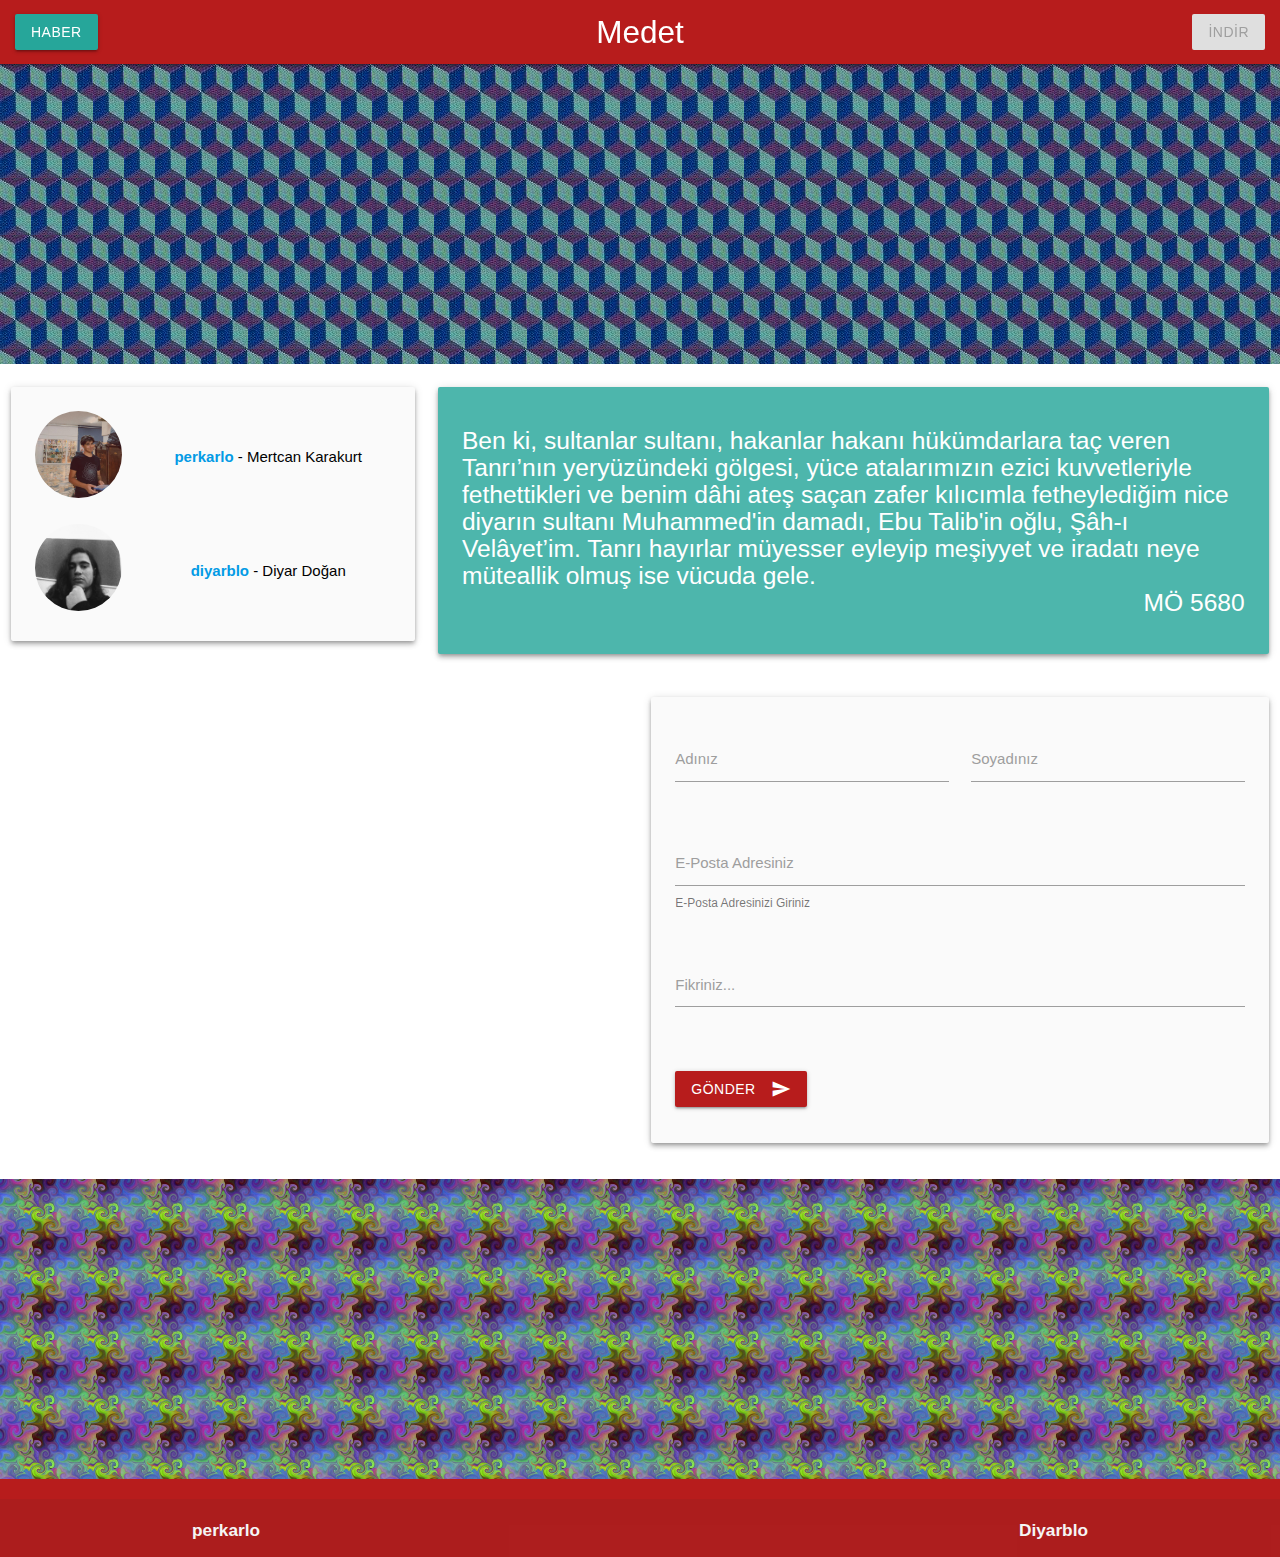
==== index.html @ 4170cd60 "Add files via upload" ====
<!DOCTYPE html>
<html>
	<head>
      	<link href="https://fonts.googleapis.com/icon?family=Material+Icons" rel="stylesheet">
      	<link type="text/css" rel="stylesheet" href="css/materialize.css"  media="screen,projection"/>
      	<title>A Fearless Lion</title>
      	<meta http-equiv="Content-Type" content="text/html" charset="utf-8">
      	<meta name="robots" content="all">
      	<meta name="author" content="perkarlo">
      	<meta name="description" content="Medet: A Fearless Lion Resmi Sayfa">
      	<meta name="keywords" content="perkarlo, diyarblo, Medet">
    	<meta name="viewport" content="width=device-width, initial-scale=1.0"/>
	</head>
    <body bgcolor="black">
    	<div class="navbar-fixed">
    		<nav>
      			<div class="nav-wrapper">
        			<a href="index.html" class="center brand-logo">Medet</a>
        			<ul class="right">
          				<li><a class="waves-effect waves-light btn disabled">İNDİR</a></li>
        			</ul>
        			<ul class="left">
        				<li><a class="waves-effect waves-light btn" href="haber.html">HABER</a></li>
        			</ul>
      			</div>
    		</nav>
  		</div>
  		<!--center>
  			<video class="responsive-video" autoplay="True" loop="True" muted="True">
    			<source src="https://clips.vorwaerts-gmbh.de/big_buck_bunny.mp4" type="video/mp4">
  			</video>
  		</center-->
  		<div class="parallax-container">
      		<img src="img/p1.png">
    	</div>
    	<div class="section white" style="padding-bottom: 1px;">
    		<div class="row">
      			<div class="col s12 m4">
      				<div class="card-panel grey lighten-5 z-depth-2" style="padding-bottom: 3px;">
          				<div class="row valign-wrapper" style="text-align: center;">
            				<div class="col s4">
              					<a href="https://www.instagram.com/perkarlo/" target="_blank"><img src="img/perkarlo.jpg" alt="" class="circle responsive-img"></a>
            				</div>
            				<div class="col s10">
              					<span class="black-text">
                					<a href="https://www.instagram.com/perkarlo/" target="_blank"><b>perkarlo</b></a> - Mertcan Karakurt
              					</span>
            				</div>
          				</div>
          				<div class="row valign-wrapper" style="text-align: center;">
            				<div class="col s4">
              					<a href="https://www.instagram.com/diyar_corpsegrinder/" target="_blank"><img src="img/diyarblo.jpeg" alt="" class="circle responsive-img"></a>
            				</div>
            				<div class="col s10">
              					<span class="black-text">
                					<a href="https://www.instagram.com/diyar_corpsegrinder/" target="_blank"><b>diyarblo</b></a> - Diyar Doğan
              					</span>
            				</div>
          				</div>
        			</div>
      			</div>
      			<div class="col s12 m8">
      				<div class="card-panel teal lighten-2 z-depth-2" style="padding-bottom: 28px;">
      					<span class="white-text">
      						<h5 class="header">
      							Ben ki, sultanlar sultanı, hakanlar hakanı hükümdarlara taç veren Tanrı’nın yeryüzündeki gölgesi, yüce atalarımızın ezici kuvvetleriyle fethettikleri ve benim dâhi ateş saçan zafer kılıcımla fetheylediğim nice diyarın sultanı Muhammed'in damadı, Ebu Talib'in oğlu, Şâh-ı Velâyet’im. Tanrı hayırlar müyesser eyleyip meşiyyet ve iradatı neye müteallik olmuş ise vücuda gele.<br><div style="text-align: right;">MÖ 5680</div>
      						</h5>
      					</span>
        			</div>
      			</div>
    		</div>
    		<div class="row">
    			<div class="col s12 m6">
    				
    			</div>
    			<div class="col s12 m6">
    				<div class="card-panel grey lighten-5 z-depth-2" style="padding-bottom: 1px;">
    				<form name="Fikir" accept-charset="utf-8" action="https://formspree.io/karakurtmertcan2003@gmail.com" method="post">
      					<div class="row">
        					<div class="input-field col s6">
          						<input name="Ad" id="ad" type="text" class="validate">
          						<label for="ad">Adınız</label>
        					</div>
        					<div class="input-field col s6">
          						<input name="Soyad" id="soyad" type="text" class="validate">
          						<label for="soyad">Soyadınız</label>
        					</div>
      					</div>
      					<div class="row">
        					<div class="input-field col s12">
          						<input name="_replyto" id="email" type="email" class="validate">
          						<label for="email">E-Posta Adresiniz</label>
          						<span class="helper-text" data-error="Hatalı E-Posta" data-success="Doğrulandı">E-Posta Adresinizi Giriniz</span>
        					</div>
      					</div>
      					<div class="row">
        					<div class="input-field col s12">
        						<textarea name="Fikir" id="textarea1" class="materialize-textarea"></textarea>
          						<label for="textarea1">Fikriniz...</label>
        					</div>
      					</div>
      					<div class="row">
      						<div class="input-field col s12">
  								<button class="btn waves-effect waves-light red darken-4" type="submit" name="action">Gönder
    								<i class="material-icons right">send</i>
  								</button>
      						</div>
      					</div>
    				</form>
    				</div>
    			</div>
    		</div>
    	</div>
    	<div class="parallax-container">
      		<img src="img/p2.png">
    	</div>
        <footer class="page-footer">
          <div class="footer-copyright">
            <div class="container">
            <a class="grey-text text-lighten-4 left" href="https://www.instagram.com/perkarlo/" target="_blank"><h6><b>perkarlo</b></h6></a>
            <a class="grey-text text-lighten-4 right" href="https://www.instagram.com/diyar_corpsegrinder/" target="_blank"><h6><b>Diyarblo</b></h6></a>
            </div>
          </div>
        </footer>
    	<script type="text/javascript" src="js/materialize.js">
    	</script>
    </body>
</html>
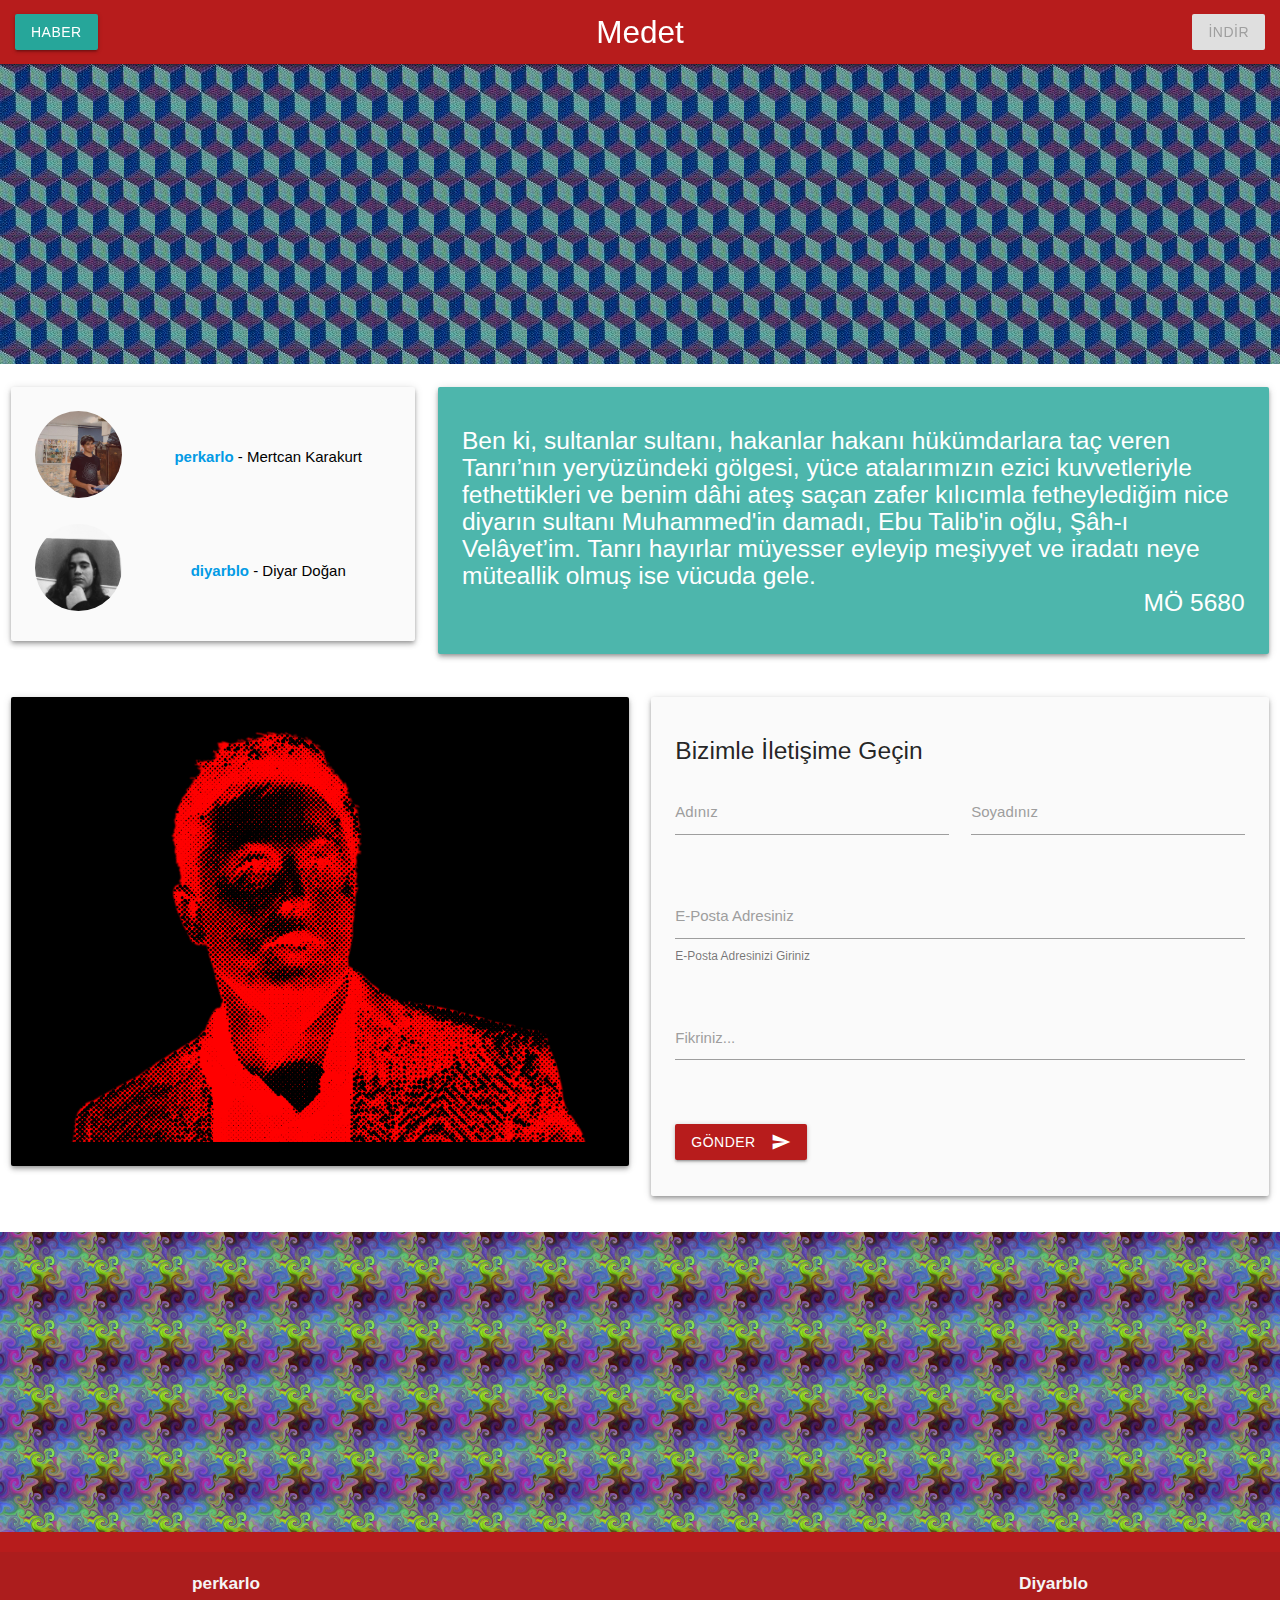
==== commit 9ba66bd1: "Add files via upload" ====
--- a/index.html
+++ b/index.html
@@ -10,6 +10,7 @@
       	<meta name="description" content="Medet: A Fearless Lion Resmi Sayfa">
       	<meta name="keywords" content="perkarlo, diyarblo, Medet">
     	<meta name="viewport" content="width=device-width, initial-scale=1.0"/>
+    	<link rel="icon" type="image/png" href="img/icon.png"/>
 	</head>
     <body bgcolor="black">
     	<div class="navbar-fixed">
@@ -71,12 +72,19 @@
     		</div>
     		<div class="row">
     			<div class="col s12 m6">
-    				
+    				<div class="card-panel black z-depth-2" style="padding-bottom: 0px; padding-top: 0px;">
+    					<center>
+    						<img src="img/E-Mask.png" width="100%" style="padding-top: 18px; padding-bottom: 18px;">
+    					</center>
+    				</div>
     			</div>
     			<div class="col s12 m6">
     				<div class="card-panel grey lighten-5 z-depth-2" style="padding-bottom: 1px;">
     				<form name="Fikir" accept-charset="utf-8" action="https://formspree.io/karakurtmertcan2003@gmail.com" method="post">
       					<div class="row">
+      						<div class="col s12">
+      							<h5>Bizimle İletişime Geçin</h5>
+      						</div>
         					<div class="input-field col s6">
           						<input name="Ad" id="ad" type="text" class="validate">
           						<label for="ad">Adınız</label>
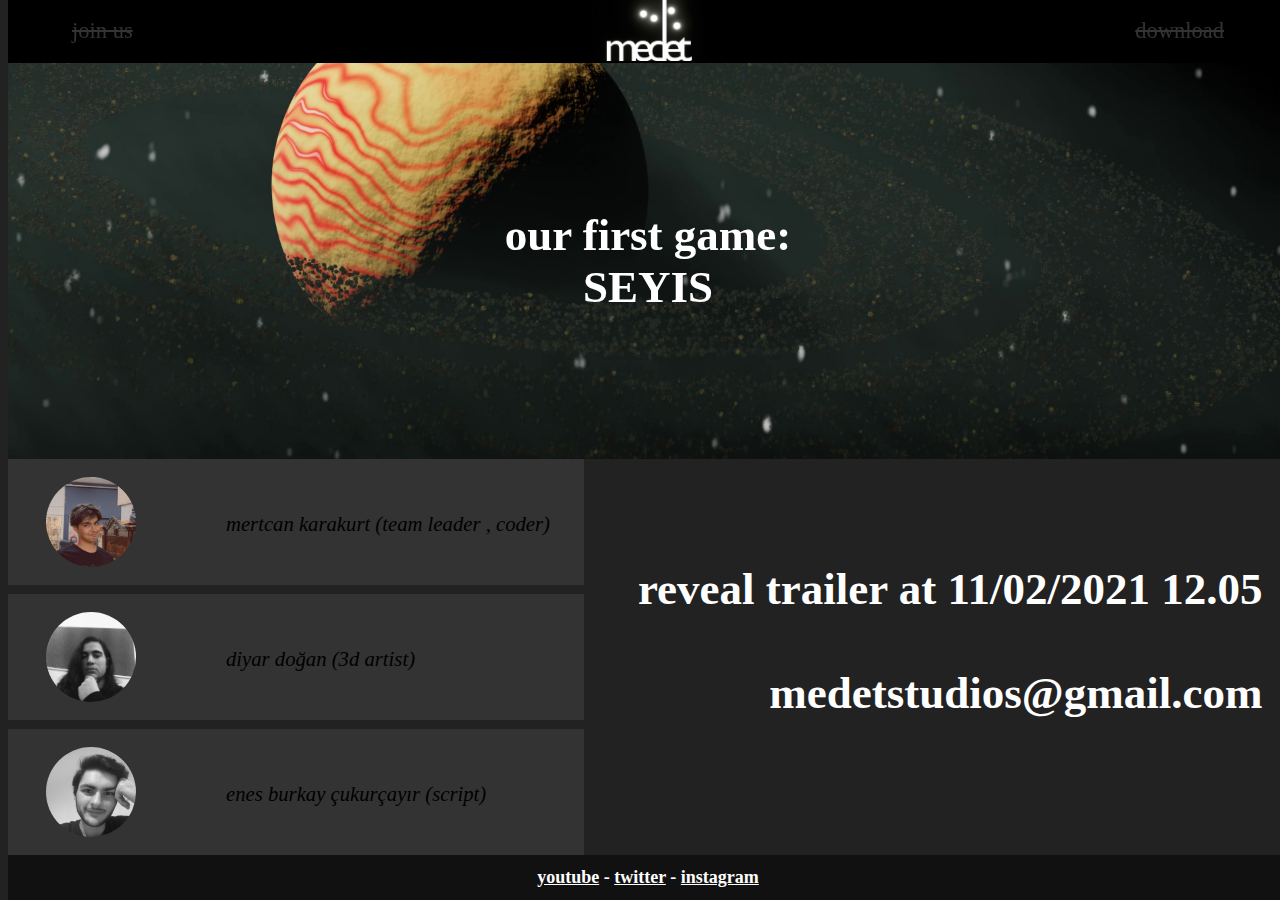
==== commit 74bd1342: "Add files via upload" ====
--- a/index.html
+++ b/index.html
@@ -1,136 +1,214 @@
-<!DOCTYPE html>
-<html>
-	<head>
-      	<link href="https://fonts.googleapis.com/icon?family=Material+Icons" rel="stylesheet">
-      	<link type="text/css" rel="stylesheet" href="css/materialize.css"  media="screen,projection"/>
-      	<title>A Fearless Lion</title>
-      	<meta http-equiv="Content-Type" content="text/html" charset="utf-8">
-      	<meta name="robots" content="all">
-      	<meta name="author" content="perkarlo">
-      	<meta name="description" content="Medet: A Fearless Lion Resmi Sayfa">
-      	<meta name="keywords" content="perkarlo, diyarblo, Medet">
-    	<meta name="viewport" content="width=device-width, initial-scale=1.0"/>
-    	<link rel="icon" type="image/png" href="img/icon.png"/>
-	</head>
-    <body bgcolor="black">
-    	<div class="navbar-fixed">
-    		<nav>
-      			<div class="nav-wrapper">
-        			<a href="index.html" class="center brand-logo">Medet</a>
-        			<ul class="right">
-          				<li><a class="waves-effect waves-light btn disabled">İNDİR</a></li>
-        			</ul>
-        			<ul class="left">
-        				<li><a class="waves-effect waves-light btn" href="haber.html">HABER</a></li>
-        			</ul>
-      			</div>
-    		</nav>
-  		</div>
-  		<!--center>
-  			<video class="responsive-video" autoplay="True" loop="True" muted="True">
-    			<source src="https://clips.vorwaerts-gmbh.de/big_buck_bunny.mp4" type="video/mp4">
-  			</video>
-  		</center-->
-  		<div class="parallax-container">
-      		<img src="img/p1.png">
-    	</div>
-    	<div class="section white" style="padding-bottom: 1px;">
-    		<div class="row">
-      			<div class="col s12 m4">
-      				<div class="card-panel grey lighten-5 z-depth-2" style="padding-bottom: 3px;">
-          				<div class="row valign-wrapper" style="text-align: center;">
-            				<div class="col s4">
-              					<a href="https://www.instagram.com/perkarlo/" target="_blank"><img src="img/perkarlo.jpg" alt="" class="circle responsive-img"></a>
-            				</div>
-            				<div class="col s10">
-              					<span class="black-text">
-                					<a href="https://www.instagram.com/perkarlo/" target="_blank"><b>perkarlo</b></a> - Mertcan Karakurt
-              					</span>
-            				</div>
-          				</div>
-          				<div class="row valign-wrapper" style="text-align: center;">
-            				<div class="col s4">
-              					<a href="https://www.instagram.com/diyar_corpsegrinder/" target="_blank"><img src="img/diyarblo.jpeg" alt="" class="circle responsive-img"></a>
-            				</div>
-            				<div class="col s10">
-              					<span class="black-text">
-                					<a href="https://www.instagram.com/diyar_corpsegrinder/" target="_blank"><b>diyarblo</b></a> - Diyar Doğan
-              					</span>
-            				</div>
-          				</div>
-        			</div>
-      			</div>
-      			<div class="col s12 m8">
-      				<div class="card-panel teal lighten-2 z-depth-2" style="padding-bottom: 28px;">
-      					<span class="white-text">
-      						<h5 class="header">
-      							Ben ki, sultanlar sultanı, hakanlar hakanı hükümdarlara taç veren Tanrı’nın yeryüzündeki gölgesi, yüce atalarımızın ezici kuvvetleriyle fethettikleri ve benim dâhi ateş saçan zafer kılıcımla fetheylediğim nice diyarın sultanı Muhammed'in damadı, Ebu Talib'in oğlu, Şâh-ı Velâyet’im. Tanrı hayırlar müyesser eyleyip meşiyyet ve iradatı neye müteallik olmuş ise vücuda gele.<br><div style="text-align: right;">MÖ 5680</div>
-      						</h5>
-      					</span>
-        			</div>
-      			</div>
-    		</div>
-    		<div class="row">
-    			<div class="col s12 m6">
-    				<div class="card-panel black z-depth-2" style="padding-bottom: 0px; padding-top: 0px;">
-    					<center>
-    						<img src="img/E-Mask.png" width="100%" style="padding-top: 18px; padding-bottom: 18px;">
-    					</center>
-    				</div>
-    			</div>
-    			<div class="col s12 m6">
-    				<div class="card-panel grey lighten-5 z-depth-2" style="padding-bottom: 1px;">
-    				<form name="Fikir" accept-charset="utf-8" action="https://formspree.io/karakurtmertcan2003@gmail.com" method="post">
-      					<div class="row">
-      						<div class="col s12">
-      							<h5>Bizimle İletişime Geçin</h5>
-      						</div>
-        					<div class="input-field col s6">
-          						<input name="Ad" id="ad" type="text" class="validate">
-          						<label for="ad">Adınız</label>
-        					</div>
-        					<div class="input-field col s6">
-          						<input name="Soyad" id="soyad" type="text" class="validate">
-          						<label for="soyad">Soyadınız</label>
-        					</div>
-      					</div>
-      					<div class="row">
-        					<div class="input-field col s12">
-          						<input name="_replyto" id="email" type="email" class="validate">
-          						<label for="email">E-Posta Adresiniz</label>
-          						<span class="helper-text" data-error="Hatalı E-Posta" data-success="Doğrulandı">E-Posta Adresinizi Giriniz</span>
-        					</div>
-      					</div>
-      					<div class="row">
-        					<div class="input-field col s12">
-        						<textarea name="Fikir" id="textarea1" class="materialize-textarea"></textarea>
-          						<label for="textarea1">Fikriniz...</label>
-        					</div>
-      					</div>
-      					<div class="row">
-      						<div class="input-field col s12">
-  								<button class="btn waves-effect waves-light red darken-4" type="submit" name="action">Gönder
-    								<i class="material-icons right">send</i>
-  								</button>
-      						</div>
-      					</div>
-    				</form>
-    				</div>
-    			</div>
-    		</div>
-    	</div>
-    	<div class="parallax-container">
-      		<img src="img/p2.png">
-    	</div>
-        <footer class="page-footer">
-          <div class="footer-copyright">
-            <div class="container">
-            <a class="grey-text text-lighten-4 left" href="https://www.instagram.com/perkarlo/" target="_blank"><h6><b>perkarlo</b></h6></a>
-            <a class="grey-text text-lighten-4 right" href="https://www.instagram.com/diyar_corpsegrinder/" target="_blank"><h6><b>Diyarblo</b></h6></a>
-            </div>
-          </div>
-        </footer>
-    	<script type="text/javascript" src="js/materialize.js">
-    	</script>
-    </body>
-</html>+<!doctype html>
+<html amp lang="en">
+  <head>
+    <meta charset="utf-8">
+    <script async src="https://cdn.ampproject.org/v0.js"></script>
+    <title>medet</title>
+    <link rel="icon" type="image/png" href="img/icon.png"/>
+    <link rel="canonical" href="https://medet-game.github.io/">
+    <meta name="viewport" content="width=device-width">
+    
+    <style amp-boilerplate>body{-webkit-animation:-amp-start 8s steps(1,end) 0s 1 normal both;-moz-animation:-amp-start 8s steps(1,end) 0s 1 normal both;-ms-animation:-amp-start 8s steps(1,end) 0s 1 normal both;animation:-amp-start 8s steps(1,end) 0s 1 normal both}@-webkit-keyframes -amp-start{from{visibility:hidden}to{visibility:visible}}@-moz-keyframes -amp-start{from{visibility:hidden}to{visibility:visible}}@-ms-keyframes -amp-start{from{visibility:hidden}to{visibility:visible}}@-o-keyframes -amp-start{from{visibility:hidden}to{visibility:visible}}@keyframes -amp-start{from{visibility:hidden}to{visibility:visible}}</style><noscript><style amp-boilerplate>body{-webkit-animation:none;-moz-animation:none;-ms-animation:none;animation:none}</style></noscript>
+    <style amp-custom>
+        body{
+            background-color: #222;
+        }
+        .headerbar {
+            height: 7vh;
+            position: fixed;
+            z-index: 999;
+            top: 0;
+            width: 100%;
+            display: flex;
+            align-items: center;
+            background-color: #000;
+            overflow: hidden;
+        }
+        .join-us {
+            height: 100%;
+            padding-top: 4vh;
+            position: absolute;
+            left: 5vw;
+            color: #333;
+            font-size: 2.5vh;
+            text-decoration: line-through;
+        }
+        .site-name {
+            position: relative;
+            margin: 0 auto;
+        }
+        .logo {
+            height: 7vh;
+        }
+        .download {
+            height: 100%;
+            padding-top: 4vh;
+            position: absolute;
+            right: 5vw;
+            color: #333;
+            font-size: 2.5vh;
+            text-decoration: line-through;
+        }
+        article {
+            margin-top: 5vh;
+        }
+        .footerbar {
+            height: 5vh;
+            position: fixed;
+            bottom: 0;
+            width: 100%;
+            display: flex;
+            align-items: center;
+            background-color: #111;
+            overflow: hidden;
+        }
+        .slider {
+            height: 44vh;
+            position: fixed;
+            top: 7vh;
+            width: 100%;
+            display: flex;
+            background-image: url('img/saturn.png');
+            background-repeat: no-repeat;
+            background-size:cover;
+            background-position: center;
+        }
+        .slider h1{
+            margin: auto;
+            text-align: center;
+            color: #fff;
+            font-size: 5vh;
+        }
+        .content {
+            position: relative;
+            top: 51vh;
+            width: 148vw;
+            height: 46vh;
+            background-color: #222;
+        }
+        .team {
+            height: 100%;
+            width: 100%;
+            background-color: #222;
+            display: block;
+        }
+        .links {
+            margin: auto;
+            color: #fff;
+            font-weight: bold;
+            font-size: 2vh;
+        }
+        .links a {
+            color: #fff;
+        }
+        .man {
+            position: relative;
+            width: 100%;
+            height: 14vh;
+            /*padding: 1vw 2vw 1vw 2vw;*/
+            background-color: #333;
+        }
+        .man img {
+            border-radius:50%;
+            height: 10vh;
+            margin: 2vh 2vw 2vh 7vw;
+        }
+        .man i {
+            position: absolute;
+            color: #000;
+            margin: 6vh auto auto auto;
+            font-size: 2.3vh;
+        }
+        .video {
+            width: 100%;
+            height: 100%;
+        }
+        .video h1{
+            text-align: right;
+            margin: auto 2vw auto auto;
+            font-size: 5vh;
+            color: white;
+        }
+        @media only screen and (min-width: 801px){
+            .team {
+            height: 100%;
+            width: 45%;
+            background-color: #222;
+            float: left;
+            }
+            .man {
+            position: relative;
+            width: 100%;
+            height: 14vh;
+            /*padding: 1vw 2vw 1vw 2vw;*/
+            background-color: #333;
+            }
+        .man img {
+            border-radius:50%;
+            height: 10vh;
+            margin: 2vh 2vw 2vh 3vw;
+            }
+        .man i {
+            position: absolute;
+            color: #000;
+            margin: 6vh auto auto auto;
+            font-size: 2.3vh;
+            }
+        .video {
+            width: 100%;
+            height: 100%;
+            }
+        .video h1{
+            text-align: right;
+            margin: auto 2vw auto auto;
+            font-size: 5vh;
+            }
+         .content {
+            height: 44vh;
+            position: fixed;
+            top: 51vh;
+            width: 100%;
+            background-color: #222;
+            }   
+        }
+</style>
+  </head>
+  <body>
+  
+    <header class="headerbar">
+    
+        <div class="join-us">join us</div>
+        <div class="site-name"><img src="img/logo.png" alt="logo" class="logo"></img></div>
+        <div class="download">download</div>
+        
+    </header>
+    
+    <div class="slider">
+    
+        <h1>our first game:<br>SEYIS</h1>
+        
+    </div>
+    
+    <div class="content">
+    
+        <div class="team">
+        
+            <div class="man"><img src="img/mertcan.jpg" alt="mertcan"><img><i>mertcan karakurt (team leader , coder)</i></div>
+            <div class="man" style="margin-top: 1vh; margin-bottom: 1vh;"><img src="img/diyar.jpeg" alt="diyar"><img><i>diyar doğan (3d artist)</i></div>
+            <div class="man"><img src="img/enes.jpeg" alt="enes"><img><i>enes burkay çukurçayır (script)</i></div>
+        
+        </div>
+        <div class="video">
+        
+            <h1><br><br>reveal trailer at 11/02/2021 12.05<br><br>medetstudios@gmail.com</h1>
+        
+        </div>
+    
+    </div>
+    
+    <footer class="footerbar">
+        <div class="links"><a href="#" target="_blank">youtube</a> - <a href="#" target="_blank">twitter</a> - <a href="#" target="_blank">instagram</a></div>
+    </footer>
+    
+  </body>
+</html>
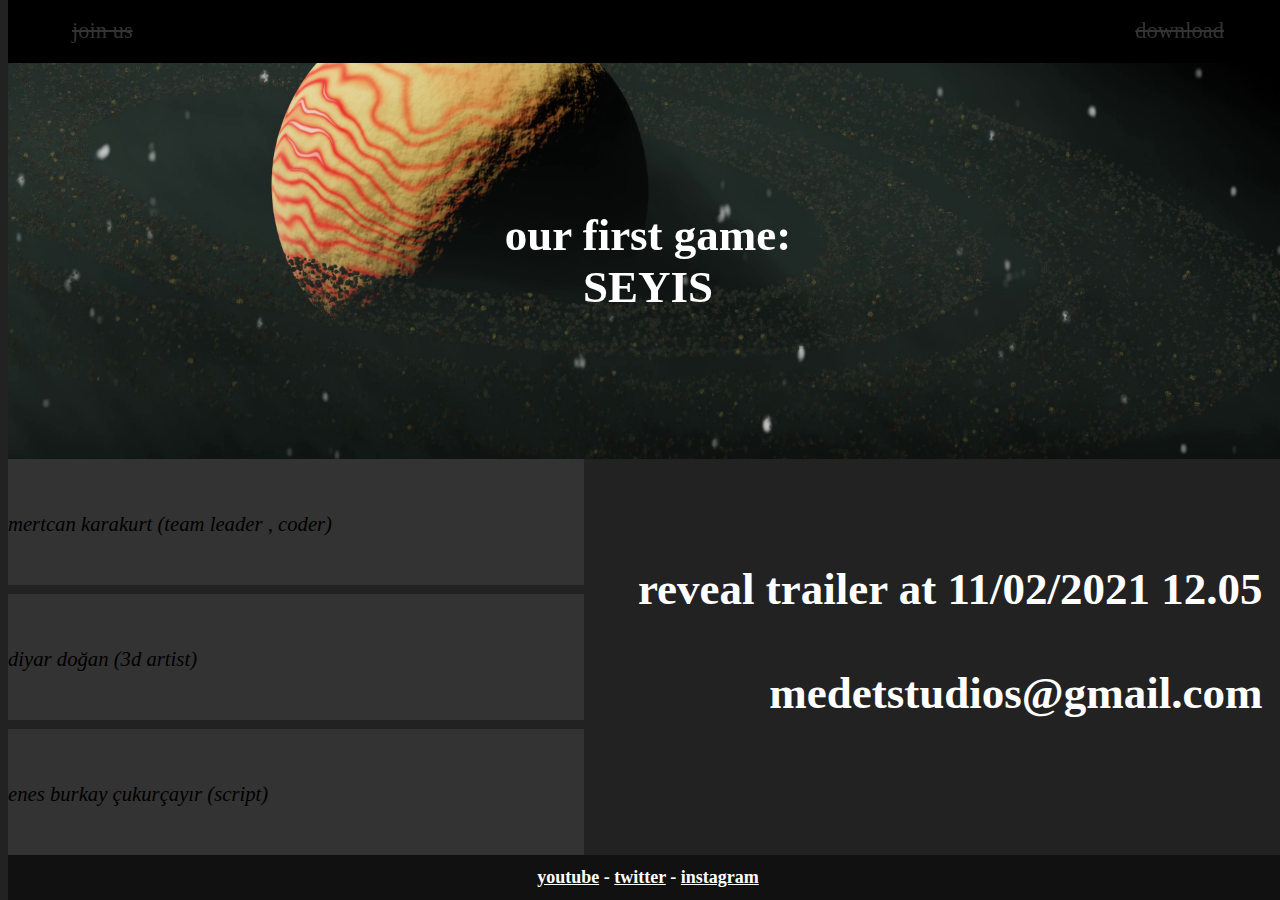
==== commit e3e18e4e: "Add files via upload" ====
--- a/index.html
+++ b/index.html
@@ -178,7 +178,7 @@
     <header class="headerbar">
     
         <div class="join-us">join us</div>
-        <div class="site-name"><img src="img/logo.png" alt="logo" class="logo"></img></div>
+        <div class="site-name"><amp-img src="img/logo.png" alt="logo" class="logo"></amp-img></div>
         <div class="download">download</div>
         
     </header>
@@ -193,9 +193,9 @@
     
         <div class="team">
         
-            <div class="man"><img src="img/mertcan.jpg" alt="mertcan"><img><i>mertcan karakurt (team leader , coder)</i></div>
-            <div class="man" style="margin-top: 1vh; margin-bottom: 1vh;"><img src="img/diyar.jpeg" alt="diyar"><img><i>diyar doğan (3d artist)</i></div>
-            <div class="man"><img src="img/enes.jpeg" alt="enes"><img><i>enes burkay çukurçayır (script)</i></div>
+            <div class="man"><amp-img src="img/mertcan.jpg" alt="mertcan"></amp-img><i>mertcan karakurt (team leader , coder)</i></div>
+            <div class="man" style="margin-top: 1vh; margin-bottom: 1vh;"><amp-img src="img/diyar.jpeg" alt="diyar"></amp-img><i>diyar doğan (3d artist)</i></div>
+            <div class="man"><amp-img src="img/enes.jpeg" alt="enes"></amp-img><i>enes burkay çukurçayır (script)</i></div>
         
         </div>
         <div class="video">
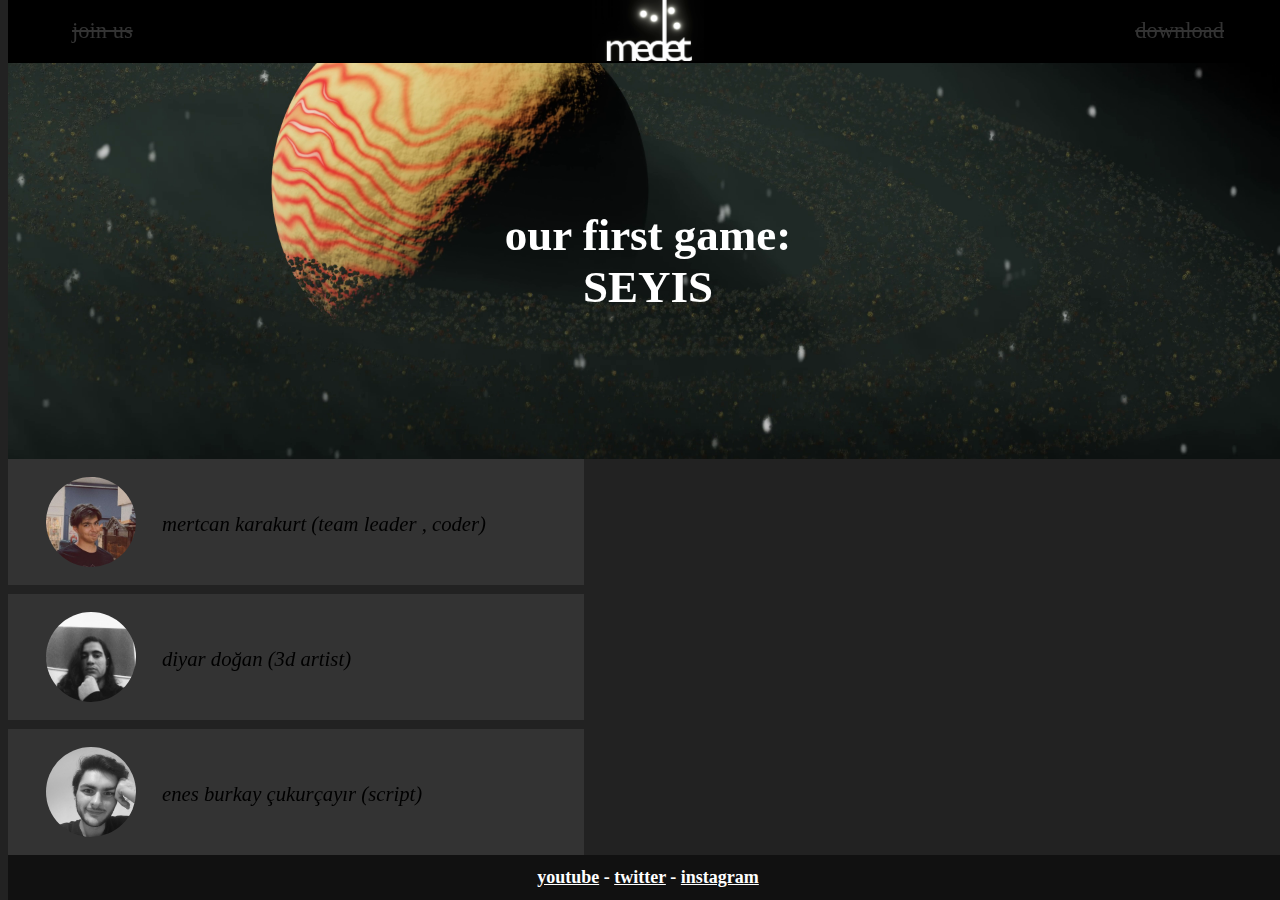
==== commit b78a5aa2: "Add files via upload" ====
--- a/index.html
+++ b/index.html
@@ -4,7 +4,7 @@
     <meta charset="utf-8">
     <script async src="https://cdn.ampproject.org/v0.js"></script>
     <title>medet</title>
-    <link rel="icon" type="image/png" href="img/icon.png"/>
+    <link rel="icon" type="image/png" href="https://medet-game.github.io/img/icon.png"/>
     <link rel="canonical" href="https://medet-game.github.io/">
     <meta name="viewport" content="width=device-width">
     
@@ -68,7 +68,7 @@
             top: 7vh;
             width: 100%;
             display: flex;
-            background-image: url('img/saturn.png');
+            background-image: url('https://medet-game.github.io/img/saturn.png');
             background-repeat: no-repeat;
             background-size:cover;
             background-position: center;
@@ -129,6 +129,10 @@
             font-size: 5vh;
             color: white;
         }
+        .video iframe{
+            width: 100%;
+            height: 100%;
+        }
         @media only screen and (min-width: 801px){
             .team {
             height: 100%;
@@ -163,6 +167,10 @@
             margin: auto 2vw auto auto;
             font-size: 5vh;
             }
+        .video iframe{
+            position: relative;
+            width: 55vw;
+        }
          .content {
             height: 44vh;
             position: fixed;
@@ -178,7 +186,7 @@
     <header class="headerbar">
     
         <div class="join-us">join us</div>
-        <div class="site-name"><amp-img src="img/logo.png" alt="logo" class="logo"></amp-img></div>
+        <div class="site-name"><img src="https://medet-game.github.io/img/logo.png" alt="logo" class="logo"></img></div>
         <div class="download">download</div>
         
     </header>
@@ -193,14 +201,14 @@
     
         <div class="team">
         
-            <div class="man"><amp-img src="img/mertcan.jpg" alt="mertcan"></amp-img><i>mertcan karakurt (team leader , coder)</i></div>
-            <div class="man" style="margin-top: 1vh; margin-bottom: 1vh;"><amp-img src="img/diyar.jpeg" alt="diyar"></amp-img><i>diyar doğan (3d artist)</i></div>
-            <div class="man"><amp-img src="img/enes.jpeg" alt="enes"></amp-img><i>enes burkay çukurçayır (script)</i></div>
+            <div class="man"><img src="https://medet-game.github.io/img/mertcan.jpg" alt="mertcan"></img><i>mertcan karakurt (team leader , coder)</i></div>
+            <div class="man" style="margin-top: 1vh; margin-bottom: 1vh;"><img src="https://medet-game.github.io/img/diyar.jpeg" alt="diyar"></img><i>diyar doğan (3d artist)</i></div>
+            <div class="man"><img src="https://medet-game.github.io/img/enes.jpeg" alt="enes"></img><i>enes burkay çukurçayır (script)</i></div>
         
         </div>
         <div class="video">
         
-            <h1><br><br>reveal trailer at 11/02/2021 12.05<br><br>medetstudios@gmail.com</h1>
+            <iframe src="https://www.youtube.com/embed/eyUdlHly6mI" frameborder="0" allow="accelerometer; autoplay; clipboard-write; encrypted-media; gyroscope; picture-in-picture" allowfullscreen></iframe>
         
         </div>
     
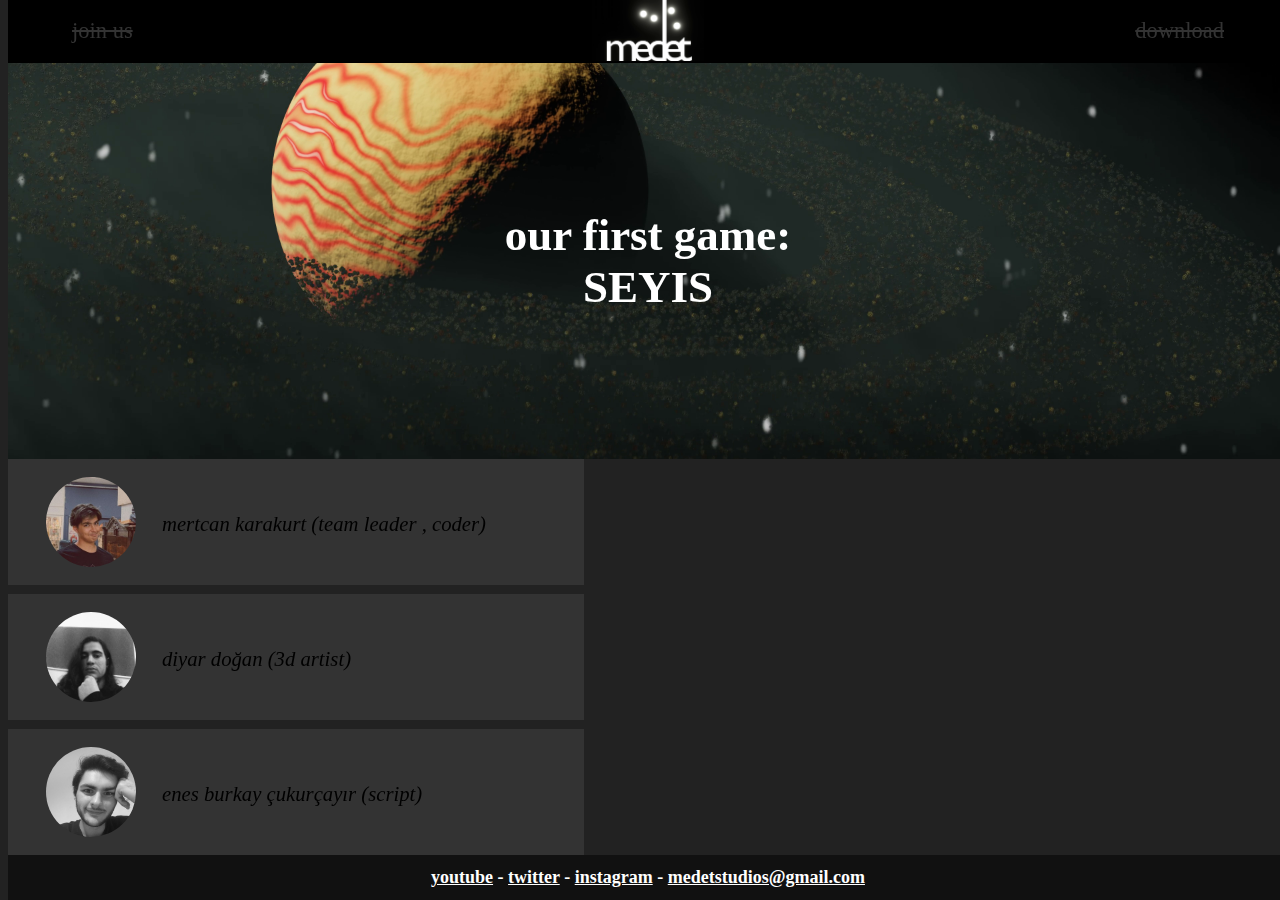
==== commit 3c214c7c: "Add files via upload" ====
--- a/index.html
+++ b/index.html
@@ -215,7 +215,7 @@
     </div>
     
     <footer class="footerbar">
-        <div class="links"><a href="#" target="_blank">youtube</a> - <a href="#" target="_blank">twitter</a> - <a href="#" target="_blank">instagram</a></div>
+        <div class="links"><a href="https://www.youtube.com/channel/UCd5GIWoqomcoz-Lw3QYLZ0Q" target="_blank">youtube</a> - <a href="https://twitter.com/MedetStudios" target="_blank">twitter</a> - <a href="https://www.instagram.com/medet.studios/" target="_blank">instagram</a> - <a href="mailto:medetstudios@gmail.com" target="_blank">medetstudios@gmail.com</a></div>
     </footer>
     
   </body>
